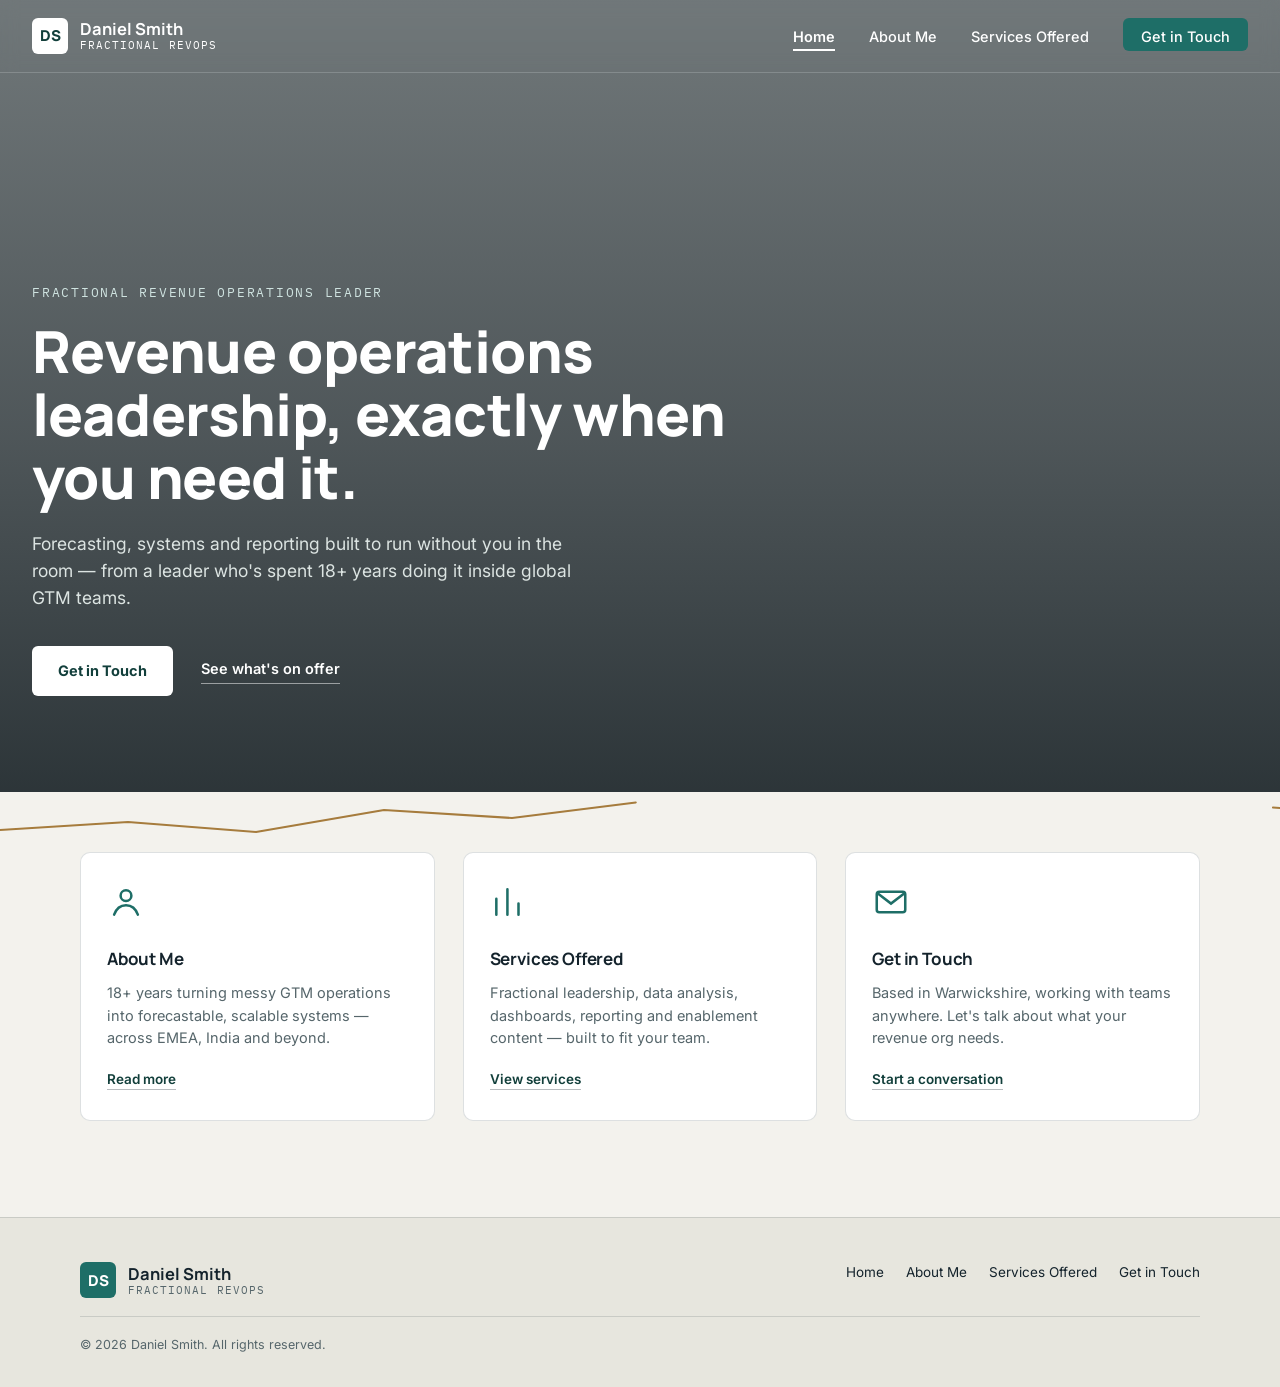
==== index.html @ b9bd2ad9 "Add files via upload" ====
<!DOCTYPE html>
<html lang="en">
<head>
<meta charset="UTF-8">
<meta name="viewport" content="width=device-width, initial-scale=1.0">
<title>Daniel Smith — Fractional RevOps Leader</title>
<meta name="description" content="Fractional Revenue Operations leadership, data analysis, reporting, dashboards and enablement content for growing GTM teams.">
<link rel="stylesheet" href="styles.css">
</head>
<body>

<header class="site-header on-hero">
  <div class="nav-row">
    <a href="index.html" class="brand">
      <span class="brand-mark">DS</span>
      <span class="brand-text">
        <span class="brand-name">Daniel Smith</span>
        <span class="brand-tag">Fractional RevOps</span>
      </span>
    </a>
    <button class="nav-toggle" aria-label="Toggle menu" aria-expanded="false">
      <svg width="18" height="14" viewBox="0 0 18 14" fill="none"><path d="M1 1H17M1 7H17M1 13H17" stroke="currentColor" stroke-width="1.6" stroke-linecap="round"/></svg>
    </button>
    <ul class="nav-links">
      <li><a href="index.html" aria-current="page">Home</a></li>
      <li><a href="about.html">About Me</a></li>
      <li><a href="services.html">Services Offered</a></li>
      <li><a href="contact.html" class="nav-cta">Get in Touch</a></li>
    </ul>
  </div>
</header>

<section class="hero">
  <div class="hero-inner">
    <span class="eyebrow">Fractional Revenue Operations Leader</span>
    <h1>Revenue operations leadership, exactly when you need it.</h1>
    <p class="lede">Forecasting, systems and reporting built to run without you in the room — from a leader who's spent 18+ years doing it inside global GTM teams.</p>
    <div class="hero-ctas">
      <a href="contact.html" class="btn-primary">Get in Touch</a>
      <a href="services.html" class="text-link">See what's on offer</a>
    </div>
  </div>
</section>

<svg class="sparkline-divider" viewBox="0 0 1200 52" preserveAspectRatio="none" aria-hidden="true">
  <path d="M0,38 L120,30 L240,40 L360,18 L480,26 L600,10 L720,22 L840,14 L960,24 L1080,8 L1200,16"/>
</svg>

<section class="teasers">
  <div class="teasers-grid">

    <a class="teaser-card" href="about.html">
      <svg class="teaser-icon" viewBox="0 0 24 24" fill="none"><circle cx="12" cy="8" r="3.4" stroke="currentColor" stroke-width="1.6"/><path d="M4.5 20c1.4-4 4-6 7.5-6s6.1 2 7.5 6" stroke="currentColor" stroke-width="1.6" stroke-linecap="round"/></svg>
      <h3>About Me</h3>
      <p>18+ years turning messy GTM operations into forecastable, scalable systems — across EMEA, India and beyond.</p>
      <span class="text-link">Read more</span>
    </a>

    <a class="teaser-card" href="services.html">
      <svg class="teaser-icon" viewBox="0 0 24 24" fill="none"><path d="M4 20V10M11 20V4M18 20v-7" stroke="currentColor" stroke-width="1.6" stroke-linecap="round"/></svg>
      <h3>Services Offered</h3>
      <p>Fractional leadership, data analysis, dashboards, reporting and enablement content — built to fit your team.</p>
      <span class="text-link">View services</span>
    </a>

    <a class="teaser-card" href="contact.html">
      <svg class="teaser-icon" viewBox="0 0 24 24" fill="none"><rect x="3" y="5.5" width="18" height="13" rx="1.6" stroke="currentColor" stroke-width="1.6"/><path d="M3.5 6.5L12 13l8.5-6.5" stroke="currentColor" stroke-width="1.6" stroke-linecap="round"/></svg>
      <h3>Get in Touch</h3>
      <p>Based in Warwickshire, working with teams anywhere. Let's talk about what your revenue org needs.</p>
      <span class="text-link">Start a conversation</span>
    </a>

  </div>
</section>

<footer class="site-footer">
  <div class="footer-row">
    <div class="brand">
      <span class="brand-mark" style="background:var(--teal);color:var(--white);">DS</span>
      <span class="brand-text">
        <span class="brand-name">Daniel Smith</span>
        <span class="brand-tag">Fractional RevOps</span>
      </span>
    </div>
    <ul class="footer-nav">
      <li><a href="index.html">Home</a></li>
      <li><a href="about.html">About Me</a></li>
      <li><a href="services.html">Services Offered</a></li>
      <li><a href="contact.html">Get in Touch</a></li>
    </ul>
  </div>
  <p class="footer-meta">© 2026 Daniel Smith. All rights reserved.</p>
</footer>

<script src="script.js"></script>
</body>
</html>
---- styles.css ----
/* ============================================================
   Daniel Smith — Fractional RevOps — Shared Styles
   ============================================================ */

@import url('https://fonts.googleapis.com/css2?family=Manrope:wght@500;700;800&family=Inter:wght@400;500;600&family=IBM+Plex+Mono:wght@500&display=swap');

:root{
  /* Color tokens */
  --ink:        #14232C;   /* primary text / near-black teal */
  --paper:      #F3F2ED;   /* warm, cool-leaning off-white */
  --paper-deep: #E7E6DE;   /* alternate section background */
  --teal:       #1E6E67;   /* primary accent */
  --teal-dark:  #123F3B;
  --brass:      #A67C3D;   /* secondary accent, used sparingly */
  --slate:      #56666B;   /* muted body text */
  --line:       rgba(20,35,44,0.14);
  --white:      #FFFFFF;

  /* Type */
  --font-display: 'Manrope', 'Segoe UI', sans-serif;
  --font-body:    'Inter', 'Segoe UI', sans-serif;
  --font-mono:    'IBM Plex Mono', 'Consolas', monospace;

  --container: 1120px;
}

*{ box-sizing:border-box; }
html{ scroll-behavior:smooth; }
body{
  margin:0;
  font-family:var(--font-body);
  color:var(--ink);
  background:var(--paper);
  line-height:1.55;
  -webkit-font-smoothing:antialiased;
}
h1,h2,h3{
  font-family:var(--font-display);
  margin:0;
  letter-spacing:-0.01em;
}
p{ margin:0; }
a{ color:inherit; text-decoration:none; }
img{ max-width:100%; display:block; }
.wrap{
  max-width:var(--container);
  margin:0 auto;
  padding:0 32px;
}
.eyebrow{
  font-family:var(--font-mono);
  font-size:12.5px;
  letter-spacing:0.14em;
  text-transform:uppercase;
}

:focus-visible{
  outline:2px solid var(--teal);
  outline-offset:3px;
}

/* ---------------- Header / Nav ---------------- */
.site-header{
  position:sticky;
  top:0;
  z-index:50;
  background:rgba(243,242,237,0.88);
  backdrop-filter:blur(8px);
  border-bottom:1px solid var(--line);
}
.site-header.on-hero{
  background:transparent;
  border-bottom:1px solid rgba(255,255,255,0.18);
}
.nav-row{
  display:flex;
  align-items:center;
  justify-content:space-between;
  padding:18px 32px;
}
.brand{
  display:flex;
  align-items:center;
  gap:12px;
}
.brand-mark{
  width:36px; height:36px;
  border-radius:6px;
  background:var(--teal);
  color:var(--white);
  font-family:var(--font-display);
  font-weight:800;
  font-size:15px;
  display:flex; align-items:center; justify-content:center;
  flex-shrink:0;
}
.on-hero .brand-mark{ background:var(--white); color:var(--teal-dark); }
.brand-text{ display:flex; flex-direction:column; line-height:1.15; }
.brand-name{ font-family:var(--font-display); font-weight:700; font-size:16.5px; }
.brand-tag{
  font-family:var(--font-mono);
  font-size:10.5px;
  letter-spacing:0.1em;
  color:var(--slate);
  text-transform:uppercase;
}
.on-hero .brand-name, .on-hero .brand-tag{ color:var(--white); }

.nav-links{
  display:flex;
  align-items:center;
  gap:34px;
  list-style:none;
  margin:0; padding:0;
}
.nav-links a{
  font-size:14.5px;
  font-weight:500;
  padding-bottom:6px;
  position:relative;
  color:var(--ink);
}
.on-hero .nav-links a{ color:var(--white); }
.nav-links a::after{
  content:"";
  position:absolute;
  left:0; right:100%;
  bottom:0;
  height:2px;
  background:var(--teal);
  transition:right .22s ease;
}
.on-hero .nav-links a::after{ background:var(--white); }
.nav-links a:hover::after,
.nav-links a[aria-current="page"]::after{ right:0; }
.nav-links a[aria-current="page"]{ font-weight:600; }

.nav-cta{
  background:var(--teal);
  color:var(--white) !important;
  padding:10px 18px;
  border-radius:6px;
  font-size:14px;
  font-weight:600;
  transition:background .18s ease;
}
.nav-cta:hover{ background:var(--teal-dark); }
.nav-cta::after{ display:none; }

.nav-toggle{ display:none; }

/* ---------------- Hero (home only) ---------------- */
.hero{
  position:relative;
  min-height:88vh;
  display:flex;
  align-items:flex-end;
  background-image:
    linear-gradient(180deg, rgba(18,31,38,0.58) 0%, rgba(15,26,32,0.72) 55%, rgba(12,22,27,0.86) 100%),
    url('https://images.unsplash.com/photo-1460925895917-afdab827c52f?auto=format&fit=crop&w=2000&q=80');
  background-size:cover;
  background-position:center;
  margin-top:-73px; /* sits behind transparent header */
  padding-top:73px;
  color:var(--white);
}
.hero-inner{
  padding:88px 32px 96px;
  max-width:760px;
}
.hero .eyebrow{ color:#CFE3E0; margin-bottom:18px; display:block; }
.hero h1{
  font-size:clamp(34px, 5.2vw, 58px);
  font-weight:800;
  line-height:1.08;
  margin-bottom:22px;
}
.hero p.lede{
  font-size:17.5px;
  color:#DCE4E2;
  max-width:540px;
  margin-bottom:34px;
}
.hero-ctas{ display:flex; align-items:center; gap:28px; flex-wrap:wrap; }
.btn-primary{
  background:var(--white);
  color:var(--teal-dark);
  font-weight:700;
  font-size:14.5px;
  padding:14px 26px;
  border-radius:6px;
  transition:transform .15s ease, box-shadow .15s ease;
}
.btn-primary:hover{ transform:translateY(-1px); box-shadow:0 8px 18px rgba(0,0,0,0.25); }
.text-link{
  font-size:14.5px;
  font-weight:600;
  border-bottom:1px solid rgba(255,255,255,0.5);
  padding-bottom:2px;
}
.text-link:hover{ border-color:var(--white); }

/* ---------------- Sparkline divider (signature element) --------- */
.sparkline-divider{
  display:block;
  width:100%;
  height:52px;
  background:var(--paper);
}
.sparkline-divider path{
  fill:none;
  stroke:var(--brass);
  stroke-width:2;
  stroke-linecap:round;
  stroke-linejoin:round;
  stroke-dasharray:600;
  stroke-dashoffset:600;
  animation:draw-line 1.4s ease-out .2s forwards;
}
@media (prefers-reduced-motion: reduce){
  .sparkline-divider path{ animation:none; stroke-dashoffset:0; }
}
@keyframes draw-line{ to{ stroke-dashoffset:0; } }

/* ---------------- Teaser strip (home) ---------------- */
.teasers{
  padding:8px 32px 96px;
}
.teasers-grid{
  display:grid;
  grid-template-columns:repeat(3, 1fr);
  gap:28px;
  max-width:var(--container);
  margin:0 auto;
}
.teaser-card{
  background:var(--white);
  border:1px solid var(--line);
  border-radius:10px;
  padding:30px 26px;
  transition:border-color .15s ease, transform .15s ease;
}
.teaser-card:hover{ border-color:var(--teal); transform:translateY(-2px); }
.teaser-icon{
  width:38px; height:38px;
  margin-bottom:18px;
  color:var(--teal);
}
.teaser-card h3{
  font-size:17px;
  font-weight:700;
  margin-bottom:10px;
}
.teaser-card p{
  font-size:14.5px;
  color:var(--slate);
  margin-bottom:16px;
}
.teaser-card .text-link{
  color:var(--teal-dark);
  border-color:rgba(20,35,44,0.3);
  font-size:13.5px;
}
.teaser-card .text-link:hover{ border-color:var(--teal-dark); }

/* ---------------- Generic sub-page header ---------------- */
.page-header{
  padding:76px 32px 56px;
  border-bottom:1px solid var(--line);
  background:var(--paper-deep);
}
.page-header .eyebrow{ color:var(--teal); margin-bottom:14px; display:block; }
.page-header h1{
  font-size:clamp(30px, 4.4vw, 44px);
  font-weight:800;
  margin-bottom:14px;
}
.page-header p{
  font-size:16.5px;
  color:var(--slate);
  max-width:560px;
}

.placeholder-block{
  max-width:var(--container);
  margin:0 auto;
  padding:72px 32px 110px;
}
.placeholder-card{
  border:1px dashed var(--line);
  border-radius:10px;
  padding:52px 32px;
  text-align:center;
  color:var(--slate);
  font-size:15px;
}
.placeholder-card strong{ color:var(--ink); display:block; margin-bottom:8px; font-family:var(--font-display); font-size:17px; }

/* ---------------- About: story layout ---------------- */
.about-story{
  max-width:var(--container);
  margin:0 auto;
  padding:80px 32px 20px;
  display:grid;
  grid-template-columns:260px 1fr;
  gap:52px;
  align-items:start;
}
.portrait-placeholder{
  aspect-ratio:1/1;
  border:1px dashed var(--line);
  border-radius:10px;
  display:flex;
  flex-direction:column;
  align-items:center;
  justify-content:center;
  gap:10px;
  color:var(--slate);
  font-size:13px;
  text-align:center;
  padding:20px;
}
.portrait-placeholder svg{ width:44px; height:44px; color:var(--slate); opacity:.7; }
.about-story h2{
  font-size:26px;
  font-weight:800;
  margin-bottom:18px;
}
.about-story p{
  font-size:16px;
  color:var(--ink);
  margin-bottom:16px;
  max-width:60ch;
}
.about-story p:last-child{ margin-bottom:0; }

/* ---------------- Stat / achievement grid ---------------- */
.section-label{
  max-width:var(--container);
  margin:0 auto;
  padding:64px 32px 0;
}
.section-label .eyebrow{ color:var(--brass); display:block; margin-bottom:10px; }
.section-label h2{ font-size:24px; font-weight:800; }

.stat-grid{
  max-width:var(--container);
  margin:0 auto;
  padding:28px 32px 8px;
  display:grid;
  grid-template-columns:repeat(4, 1fr);
  gap:20px;
}
.stat-card{
  border:1px dashed var(--line);
  border-radius:10px;
  padding:26px 20px;
  text-align:left;
}
.stat-card .stat-number{
  font-family:var(--font-mono);
  font-size:26px;
  font-weight:500;
  color:var(--teal);
  display:block;
  margin-bottom:8px;
}
.stat-card .stat-label{
  font-size:13.5px;
  color:var(--slate);
}

/* ---------------- Tag / skill pills ---------------- */
.tag-grid{
  max-width:var(--container);
  margin:0 auto;
  padding:24px 32px 8px;
  display:flex;
  flex-wrap:wrap;
  gap:10px;
}
.tag-pill{
  font-family:var(--font-mono);
  font-size:12.5px;
  letter-spacing:0.02em;
  background:var(--paper-deep);
  border:1px solid var(--line);
  color:var(--ink);
  padding:8px 14px;
  border-radius:20px;
}

/* ---------------- Personal note ---------------- */
.personal-note{
  max-width:var(--container);
  margin:0 auto;
  padding:48px 32px 96px;
}
.personal-note .placeholder-card{ text-align:left; }

@media (max-width: 760px){
  .about-story{ grid-template-columns:1fr; }
  .portrait-placeholder{ max-width:180px; }
  .stat-grid{ grid-template-columns:1fr 1fr; }
}

/* ---------------- Footer ---------------- */
.site-footer{
  border-top:1px solid var(--line);
  background:var(--paper-deep);
  padding:44px 32px 32px;
}
.footer-row{
  display:flex;
  justify-content:space-between;
  align-items:flex-start;
  gap:24px;
  max-width:var(--container);
  margin:0 auto;
  flex-wrap:wrap;
}
.footer-nav{
  display:flex;
  gap:22px;
  list-style:none;
  margin:0; padding:0;
  font-size:13.5px;
}
.footer-nav a:hover{ color:var(--teal-dark); text-decoration:underline; }
.footer-meta{
  font-size:12.5px;
  color:var(--slate);
  margin-top:18px;
  max-width:var(--container);
  margin-left:auto; margin-right:auto;
  padding-top:18px;
  border-top:1px solid var(--line);
}

/* ---------------- Responsive ---------------- */
@media (max-width: 860px){
  .teasers-grid{ grid-template-columns:1fr; }
  .nav-links{
    position:fixed;
    inset:73px 0 0 0;
    background:var(--paper);
    flex-direction:column;
    align-items:flex-start;
    padding:28px 32px;
    gap:22px;
    display:none;
    border-top:1px solid var(--line);
  }
  .nav-links.open{ display:flex; }
  .on-hero .nav-links.open a{ color:var(--ink); }
  .on-hero .nav-links.open{ background:var(--paper); }
  .nav-toggle{
    display:flex;
    align-items:center;
    justify-content:center;
    width:38px; height:38px;
    background:none;
    border:1px solid var(--line);
    border-radius:6px;
    cursor:pointer;
  }
  .on-hero .nav-toggle{ border-color:rgba(255,255,255,0.4); }
  .nav-toggle svg{ stroke:var(--ink); }
  .on-hero .nav-toggle svg{ stroke:var(--white); }
  .hero-inner{ padding:64px 24px 72px; }
  .footer-row{ flex-direction:column; }
}
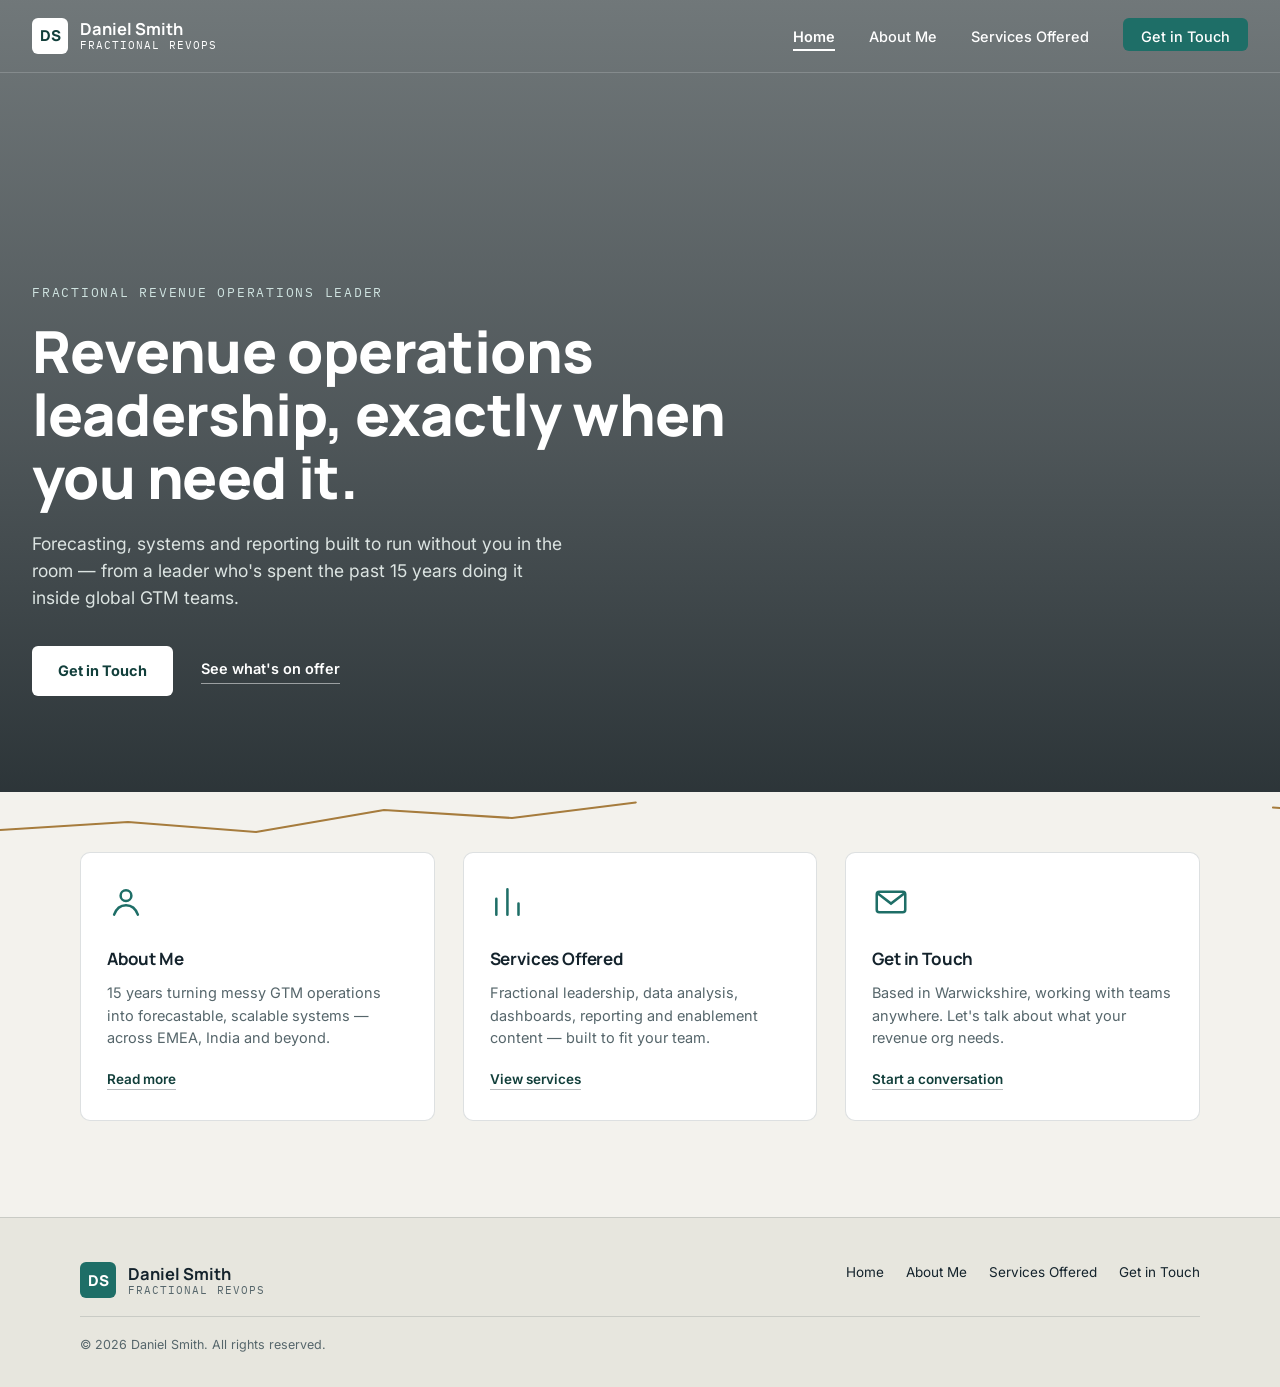
==== commit 5a4adec9: "Use 15 years in bio and homepage lede" ====
--- a/index.html
+++ b/index.html
@@ -34,7 +34,7 @@
   <div class="hero-inner">
     <span class="eyebrow">Fractional Revenue Operations Leader</span>
     <h1>Revenue operations leadership, exactly when you need it.</h1>
-    <p class="lede">Forecasting, systems and reporting built to run without you in the room — from a leader who's spent 18+ years doing it inside global GTM teams.</p>
+    <p class="lede">Forecasting, systems and reporting built to run without you in the room — from a leader who's spent the past 15 years doing it inside global GTM teams.</p>
     <div class="hero-ctas">
       <a href="contact.html" class="btn-primary">Get in Touch</a>
       <a href="services.html" class="text-link">See what's on offer</a>
@@ -52,7 +52,7 @@
     <a class="teaser-card" href="about.html">
       <svg class="teaser-icon" viewBox="0 0 24 24" fill="none"><circle cx="12" cy="8" r="3.4" stroke="currentColor" stroke-width="1.6"/><path d="M4.5 20c1.4-4 4-6 7.5-6s6.1 2 7.5 6" stroke="currentColor" stroke-width="1.6" stroke-linecap="round"/></svg>
       <h3>About Me</h3>
-      <p>18+ years turning messy GTM operations into forecastable, scalable systems — across EMEA, India and beyond.</p>
+      <p>15 years turning messy GTM operations into forecastable, scalable systems — across EMEA, India and beyond.</p>
       <span class="text-link">Read more</span>
     </a>
 
--- a/styles.css
+++ b/styles.css
@@ -1,134 +1,133 @@
 /* ============================================================
-   Daniel Smith — Fractional RevOps — Shared Styles
-   ============================================================ */
+Daniel Smith — Fractional RevOps — Shared Styles
+============================================================ */
 
 @import url('https://fonts.googleapis.com/css2?family=Manrope:wght@500;700;800&family=Inter:wght@400;500;600&family=IBM+Plex+Mono:wght@500&display=swap');
 
 :root{
-  /* Color tokens */
-  --ink:        #14232C;   /* primary text / near-black teal */
-  --paper:      #F3F2ED;   /* warm, cool-leaning off-white */
-  --paper-deep: #E7E6DE;   /* alternate section background */
-  --teal:       #1E6E67;   /* primary accent */
-  --teal-dark:  #123F3B;
-  --brass:      #A67C3D;   /* secondary accent, used sparingly */
-  --slate:      #56666B;   /* muted body text */
-  --line:       rgba(20,35,44,0.14);
-  --white:      #FFFFFF;
-
-  /* Type */
-  --font-display: 'Manrope', 'Segoe UI', sans-serif;
-  --font-body:    'Inter', 'Segoe UI', sans-serif;
-  --font-mono:    'IBM Plex Mono', 'Consolas', monospace;
-
-  --container: 1120px;
+/* Color tokens */
+--ink: #14232C; /* primary text / near-black teal */
+--paper: #F3F2ED; /* warm, cool-leaning off-white */
+--paper-deep: #E7E6DE; /* alternate section background */
+--teal: #1E6E67; /* primary accent */
+--teal-dark: #123F3B;
+--brass: #A67C3D; /* secondary accent, used sparingly */
+--slate: #56666B; /* muted body text */
+--line: rgba(20,35,44,0.14);
+--white: #FFFFFF;
+
+/* Type */
+--font-display: 'Manrope', 'Segoe UI', sans-serif;
+--font-body: 'Inter', 'Segoe UI', sans-serif;
+--font-mono: 'IBM Plex Mono', 'Consolas', monospace;
+
+--container: 1120px;
 }
 
 *{ box-sizing:border-box; }
 html{ scroll-behavior:smooth; }
 body{
-  margin:0;
-  font-family:var(--font-body);
-  color:var(--ink);
-  background:var(--paper);
-  line-height:1.55;
-  -webkit-font-smoothing:antialiased;
+margin:0;
+font-family:var(--font-body);
+color:var(--ink);
+background:var(--paper);
+line-height:1.55;
+-webkit-font-smoothing:antialiased;
 }
 h1,h2,h3{
-  font-family:var(--font-display);
-  margin:0;
-  letter-spacing:-0.01em;
+font-family:var(--font-display);
+margin:0;
+letter-spacing:-0.01em;
 }
 p{ margin:0; }
 a{ color:inherit; text-decoration:none; }
 img{ max-width:100%; display:block; }
 .wrap{
-  max-width:var(--container);
-  margin:0 auto;
-  padding:0 32px;
+max-width:var(--container);
+margin:0 auto;
+padding:0 32px;
 }
 .eyebrow{
-  font-family:var(--font-mono);
-  font-size:12.5px;
-  letter-spacing:0.14em;
-  text-transform:uppercase;
+font-family:var(--font-mono);
+font-size:12.5px;
+letter-spacing:0.14em;
+text-transform:uppercase;
 }
 
 :focus-visible{
-  outline:2px solid var(--teal);
-  outline-offset:3px;
+outline:2px solid var(--teal);
+outline-offset:3px;
 }
 
 /* ---------------- Header / Nav ---------------- */
 .site-header{
-  position:sticky;
-  top:0;
-  z-index:50;
-  background:rgba(243,242,237,0.88);
-  backdrop-filter:blur(8px);
-  border-bottom:1px solid var(--line);
+position:sticky;
+top:0;
+z-index:50;
+background:rgba(243,242,237,0.97);
+border-bottom:1px solid var(--line);
 }
 .site-header.on-hero{
-  background:transparent;
-  border-bottom:1px solid rgba(255,255,255,0.18);
+background:transparent;
+border-bottom:1px solid rgba(255,255,255,0.18);
 }
 .nav-row{
-  display:flex;
-  align-items:center;
-  justify-content:space-between;
-  padding:18px 32px;
+display:flex;
+align-items:center;
+justify-content:space-between;
+padding:18px 32px;
 }
 .brand{
-  display:flex;
-  align-items:center;
-  gap:12px;
+display:flex;
+align-items:center;
+gap:12px;
 }
 .brand-mark{
-  width:36px; height:36px;
-  border-radius:6px;
-  background:var(--teal);
-  color:var(--white);
-  font-family:var(--font-display);
-  font-weight:800;
-  font-size:15px;
-  display:flex; align-items:center; justify-content:center;
-  flex-shrink:0;
+width:36px; height:36px;
+border-radius:6px;
+background:var(--teal);
+color:var(--white);
+font-family:var(--font-display);
+font-weight:800;
+font-size:15px;
+display:flex; align-items:center; justify-content:center;
+flex-shrink:0;
 }
 .on-hero .brand-mark{ background:var(--white); color:var(--teal-dark); }
 .brand-text{ display:flex; flex-direction:column; line-height:1.15; }
 .brand-name{ font-family:var(--font-display); font-weight:700; font-size:16.5px; }
 .brand-tag{
-  font-family:var(--font-mono);
-  font-size:10.5px;
-  letter-spacing:0.1em;
-  color:var(--slate);
-  text-transform:uppercase;
+font-family:var(--font-mono);
+font-size:10.5px;
+letter-spacing:0.1em;
+color:var(--slate);
+text-transform:uppercase;
 }
 .on-hero .brand-name, .on-hero .brand-tag{ color:var(--white); }
 
 .nav-links{
-  display:flex;
-  align-items:center;
-  gap:34px;
-  list-style:none;
-  margin:0; padding:0;
+display:flex;
+align-items:center;
+gap:34px;
+list-style:none;
+margin:0; padding:0;
 }
 .nav-links a{
-  font-size:14.5px;
-  font-weight:500;
-  padding-bottom:6px;
-  position:relative;
-  color:var(--ink);
+font-size:14.5px;
+font-weight:500;
+padding-bottom:6px;
+position:relative;
+color:var(--ink);
 }
 .on-hero .nav-links a{ color:var(--white); }
 .nav-links a::after{
-  content:"";
-  position:absolute;
-  left:0; right:100%;
-  bottom:0;
-  height:2px;
-  background:var(--teal);
-  transition:right .22s ease;
+content:"";
+position:absolute;
+left:0; right:100%;
+bottom:0;
+height:2px;
+background:var(--teal);
+transition:right .22s ease;
 }
 .on-hero .nav-links a::after{ background:var(--white); }
 .nav-links a:hover::after,
@@ -136,13 +135,13 @@
 .nav-links a[aria-current="page"]{ font-weight:600; }
 
 .nav-cta{
-  background:var(--teal);
-  color:var(--white) !important;
-  padding:10px 18px;
-  border-radius:6px;
-  font-size:14px;
-  font-weight:600;
-  transition:background .18s ease;
+background:var(--teal);
+color:var(--white) !important;
+padding:10px 18px;
+border-radius:6px;
+font-size:14px;
+font-weight:600;
+transition:background .18s ease;
 }
 .nav-cta:hover{ background:var(--teal-dark); }
 .nav-cta::after{ display:none; }
@@ -151,322 +150,475 @@
 
 /* ---------------- Hero (home only) ---------------- */
 .hero{
-  position:relative;
-  min-height:88vh;
-  display:flex;
-  align-items:flex-end;
-  background-image:
-    linear-gradient(180deg, rgba(18,31,38,0.58) 0%, rgba(15,26,32,0.72) 55%, rgba(12,22,27,0.86) 100%),
-    url('https://images.unsplash.com/photo-1460925895917-afdab827c52f?auto=format&fit=crop&w=2000&q=80');
-  background-size:cover;
-  background-position:center;
-  margin-top:-73px; /* sits behind transparent header */
-  padding-top:73px;
-  color:var(--white);
+position:relative;
+min-height:88vh;
+display:flex;
+align-items:flex-end;
+background-image:
+linear-gradient(180deg, rgba(18,31,38,0.58) 0%, rgba(15,26,32,0.72) 55%, rgba(12,22,27,0.86) 100%),
+url('https://images.unsplash.com/photo-1460925895917-afdab827c52f?auto=format&fit=crop&w=2000&q=80');
+background-size:cover;
+background-position:center;
+margin-top:-73px; /* sits behind transparent header */
+padding-top:73px;
+color:var(--white);
 }
 .hero-inner{
-  padding:88px 32px 96px;
-  max-width:760px;
+padding:88px 32px 96px;
+max-width:760px;
 }
 .hero .eyebrow{ color:#CFE3E0; margin-bottom:18px; display:block; }
 .hero h1{
-  font-size:clamp(34px, 5.2vw, 58px);
-  font-weight:800;
-  line-height:1.08;
-  margin-bottom:22px;
+font-size:clamp(34px, 5.2vw, 58px);
+font-weight:800;
+line-height:1.08;
+margin-bottom:22px;
 }
 .hero p.lede{
-  font-size:17.5px;
-  color:#DCE4E2;
-  max-width:540px;
-  margin-bottom:34px;
+font-size:17.5px;
+color:#DCE4E2;
+max-width:540px;
+margin-bottom:34px;
 }
 .hero-ctas{ display:flex; align-items:center; gap:28px; flex-wrap:wrap; }
 .btn-primary{
-  background:var(--white);
-  color:var(--teal-dark);
-  font-weight:700;
-  font-size:14.5px;
-  padding:14px 26px;
-  border-radius:6px;
-  transition:transform .15s ease, box-shadow .15s ease;
+background:var(--white);
+color:var(--teal-dark);
+font-weight:700;
+font-size:14.5px;
+padding:14px 26px;
+border-radius:6px;
+transition:transform .15s ease, box-shadow .15s ease;
 }
 .btn-primary:hover{ transform:translateY(-1px); box-shadow:0 8px 18px rgba(0,0,0,0.25); }
 .text-link{
-  font-size:14.5px;
-  font-weight:600;
-  border-bottom:1px solid rgba(255,255,255,0.5);
-  padding-bottom:2px;
+font-size:14.5px;
+font-weight:600;
+border-bottom:1px solid rgba(255,255,255,0.5);
+padding-bottom:2px;
 }
 .text-link:hover{ border-color:var(--white); }
 
 /* ---------------- Sparkline divider (signature element) --------- */
 .sparkline-divider{
-  display:block;
-  width:100%;
-  height:52px;
-  background:var(--paper);
+display:block;
+width:100%;
+height:52px;
+background:var(--paper);
 }
 .sparkline-divider path{
-  fill:none;
-  stroke:var(--brass);
-  stroke-width:2;
-  stroke-linecap:round;
-  stroke-linejoin:round;
-  stroke-dasharray:600;
-  stroke-dashoffset:600;
-  animation:draw-line 1.4s ease-out .2s forwards;
+fill:none;
+stroke:var(--brass);
+stroke-width:2;
+stroke-linecap:round;
+stroke-linejoin:round;
+stroke-dasharray:600;
+stroke-dashoffset:600;
+animation:draw-line 1.4s ease-out .2s forwards;
 }
 @media (prefers-reduced-motion: reduce){
-  .sparkline-divider path{ animation:none; stroke-dashoffset:0; }
+.sparkline-divider path{ animation:none; stroke-dashoffset:0; }
 }
 @keyframes draw-line{ to{ stroke-dashoffset:0; } }
 
 /* ---------------- Teaser strip (home) ---------------- */
 .teasers{
-  padding:8px 32px 96px;
+padding:8px 32px 96px;
 }
 .teasers-grid{
-  display:grid;
-  grid-template-columns:repeat(3, 1fr);
-  gap:28px;
-  max-width:var(--container);
-  margin:0 auto;
+display:grid;
+grid-template-columns:repeat(3, 1fr);
+gap:28px;
+max-width:var(--container);
+margin:0 auto;
 }
 .teaser-card{
-  background:var(--white);
-  border:1px solid var(--line);
-  border-radius:10px;
-  padding:30px 26px;
-  transition:border-color .15s ease, transform .15s ease;
+background:var(--white);
+border:1px solid var(--line);
+border-radius:10px;
+padding:30px 26px;
+transition:border-color .15s ease, transform .15s ease;
 }
 .teaser-card:hover{ border-color:var(--teal); transform:translateY(-2px); }
 .teaser-icon{
-  width:38px; height:38px;
-  margin-bottom:18px;
-  color:var(--teal);
+width:38px; height:38px;
+margin-bottom:18px;
+color:var(--teal);
 }
 .teaser-card h3{
-  font-size:17px;
-  font-weight:700;
-  margin-bottom:10px;
+font-size:17px;
+font-weight:700;
+margin-bottom:10px;
 }
 .teaser-card p{
-  font-size:14.5px;
-  color:var(--slate);
-  margin-bottom:16px;
+font-size:14.5px;
+color:var(--slate);
+margin-bottom:16px;
 }
 .teaser-card .text-link{
-  color:var(--teal-dark);
-  border-color:rgba(20,35,44,0.3);
-  font-size:13.5px;
+color:var(--teal-dark);
+border-color:rgba(20,35,44,0.3);
+font-size:13.5px;
 }
 .teaser-card .text-link:hover{ border-color:var(--teal-dark); }
 
 /* ---------------- Generic sub-page header ---------------- */
 .page-header{
-  padding:76px 32px 56px;
-  border-bottom:1px solid var(--line);
-  background:var(--paper-deep);
+padding:76px 32px 56px;
+border-bottom:1px solid var(--line);
+background:var(--paper-deep);
 }
 .page-header .eyebrow{ color:var(--teal); margin-bottom:14px; display:block; }
 .page-header h1{
-  font-size:clamp(30px, 4.4vw, 44px);
-  font-weight:800;
-  margin-bottom:14px;
+font-size:clamp(30px, 4.4vw, 44px);
+font-weight:800;
+margin-bottom:14px;
 }
 .page-header p{
-  font-size:16.5px;
-  color:var(--slate);
-  max-width:560px;
+font-size:16.5px;
+color:var(--slate);
+max-width:560px;
 }
 
 .placeholder-block{
-  max-width:var(--container);
-  margin:0 auto;
-  padding:72px 32px 110px;
+max-width:var(--container);
+margin:0 auto;
+padding:72px 32px 110px;
 }
 .placeholder-card{
-  border:1px dashed var(--line);
-  border-radius:10px;
-  padding:52px 32px;
-  text-align:center;
-  color:var(--slate);
-  font-size:15px;
+border:1px dashed var(--line);
+border-radius:10px;
+padding:52px 32px;
+text-align:center;
+color:var(--slate);
+font-size:15px;
 }
 .placeholder-card strong{ color:var(--ink); display:block; margin-bottom:8px; font-family:var(--font-display); font-size:17px; }
+
+/* ---------------- Services: list + closing ---------------- */
+.svc-list{
+max-width:var(--container);
+margin:0 auto;
+padding:26px 32px 10px;
+display:grid;
+grid-template-columns:1fr 1fr;
+gap:26px 40px;
+align-items:start;
+}
+.svc-item{ border-left:2px solid var(--teal); padding-left:18px; }
+.svc-item h3{ font-size:16.5px; font-weight:700; margin:0 0 6px; color:var(--ink); }
+.svc-item p{ margin:0; font-size:14.5px; line-height:1.65; color:var(--slate); }
+.svc-closing{ max-width:var(--container); margin:0 auto; padding:64px 32px 100px; }
+.closing-card{ border:1px solid var(--line); border-radius:12px; background:var(--white); padding:40px; }
+.closing-card .eyebrow{ color:var(--brass); display:block; margin-bottom:12px; }
+.closing-card h2{ font-size:24px; font-weight:800; max-width:30ch; }
+.proof-list{ list-style:none; margin:26px 0 0; padding:0; display:grid; gap:14px; }
+.proof-list li{ font-size:15px; line-height:1.65; color:var(--slate); border-left:2px solid var(--brass); padding-left:16px; }
+.proof-list strong{ color:var(--ink); }
+.pull-quote{ font-family:var(--font-display); font-size:19px; font-weight:700; color:var(--teal); margin:30px 0 26px; }
 
 /* ---------------- About: story layout ---------------- */
 .about-story{
-  max-width:var(--container);
-  margin:0 auto;
-  padding:80px 32px 20px;
-  display:grid;
-  grid-template-columns:260px 1fr;
-  gap:52px;
-  align-items:start;
-}
-.portrait-placeholder{
-  aspect-ratio:1/1;
-  border:1px dashed var(--line);
-  border-radius:10px;
-  display:flex;
-  flex-direction:column;
-  align-items:center;
-  justify-content:center;
-  gap:10px;
-  color:var(--slate);
-  font-size:13px;
-  text-align:center;
-  padding:20px;
-}
-.portrait-placeholder svg{ width:44px; height:44px; color:var(--slate); opacity:.7; }
+max-width:var(--container);
+margin:0 auto;
+padding:80px 32px 20px;
+display:grid;
+grid-template-columns:260px 1fr;
+gap:52px;
+align-items:start;
+}
+.portrait{
+border-radius:12px;
+overflow:hidden;
+box-shadow:0 2px 16px rgba(20,35,44,.10);
+line-height:0;
+}
+.portrait img{
+width:100%;
+height:auto;
+display:block;
+aspect-ratio:3/4;
+object-fit:cover;
+}
 .about-story h2{
-  font-size:26px;
-  font-weight:800;
-  margin-bottom:18px;
+font-size:26px;
+font-weight:800;
+margin-bottom:18px;
 }
 .about-story p{
-  font-size:16px;
-  color:var(--ink);
-  margin-bottom:16px;
-  max-width:60ch;
+font-size:16px;
+color:var(--ink);
+margin-bottom:16px;
+max-width:60ch;
 }
 .about-story p:last-child{ margin-bottom:0; }
 
 /* ---------------- Stat / achievement grid ---------------- */
 .section-label{
-  max-width:var(--container);
-  margin:0 auto;
-  padding:64px 32px 0;
+max-width:var(--container);
+margin:0 auto;
+padding:64px 32px 0;
 }
 .section-label .eyebrow{ color:var(--brass); display:block; margin-bottom:10px; }
 .section-label h2{ font-size:24px; font-weight:800; }
 
 .stat-grid{
-  max-width:var(--container);
-  margin:0 auto;
-  padding:28px 32px 8px;
-  display:grid;
-  grid-template-columns:repeat(4, 1fr);
-  gap:20px;
+max-width:var(--container);
+margin:0 auto;
+padding:28px 32px 8px;
+display:grid;
+grid-template-columns:repeat(2, 1fr);
+gap:20px;
 }
 .stat-card{
-  border:1px dashed var(--line);
-  border-radius:10px;
-  padding:26px 20px;
-  text-align:left;
+border:1px solid var(--line);
+border-radius:10px;
+padding:26px 22px;
+text-align:left;
+background:var(--white,#fff);
+}
+.stat-card .stat-icon{
+display:inline-flex;
+align-items:center;
+justify-content:center;
+width:42px;
+height:42px;
+border-radius:9px;
+background:rgba(30,110,103,.09);
+color:var(--teal);
+margin-bottom:14px;
+}
+.stat-card .stat-icon svg{
+width:22px;
+height:22px;
+display:block;
 }
 .stat-card .stat-number{
-  font-family:var(--font-mono);
-  font-size:26px;
-  font-weight:500;
-  color:var(--teal);
-  display:block;
-  margin-bottom:8px;
+font-family:var(--font-mono);
+font-size:26px;
+font-weight:500;
+color:var(--teal);
+display:block;
+margin-bottom:8px;
 }
 .stat-card .stat-label{
-  font-size:13.5px;
-  color:var(--slate);
+display:block;
+margin:0;
+font-size:14.5px;
+line-height:1.6;
+color:var(--slate);
 }
 
 /* ---------------- Tag / skill pills ---------------- */
 .tag-grid{
-  max-width:var(--container);
-  margin:0 auto;
-  padding:24px 32px 8px;
-  display:flex;
-  flex-wrap:wrap;
-  gap:10px;
+max-width:var(--container);
+margin:0 auto;
+padding:24px 32px 8px;
+display:flex;
+flex-wrap:wrap;
+gap:10px;
 }
 .tag-pill{
-  font-family:var(--font-mono);
-  font-size:12.5px;
-  letter-spacing:0.02em;
-  background:var(--paper-deep);
-  border:1px solid var(--line);
-  color:var(--ink);
-  padding:8px 14px;
-  border-radius:20px;
+font-family:var(--font-mono);
+font-size:12.5px;
+letter-spacing:0.02em;
+background:var(--paper-deep);
+border:1px solid var(--line);
+color:var(--ink);
+padding:8px 14px;
+border-radius:20px;
 }
 
 /* ---------------- Personal note ---------------- */
 .personal-note{
-  max-width:var(--container);
-  margin:0 auto;
-  padding:48px 32px 96px;
+max-width:var(--container);
+margin:0 auto;
+padding:48px 32px 96px;
 }
 .personal-note .placeholder-card{ text-align:left; }
+.personal-note .note-card{
+border:1px solid var(--line);
+border-radius:12px;
+background:var(--white);
+padding:32px;
+display:grid;
+grid-template-columns:1fr 1.15fr;
+gap:36px;
+align-items:center;
+}
+.note-text .eyebrow{ display:block; margin-bottom:12px; }
+.note-text p{ margin:0; font-size:16px; line-height:1.7; color:var(--slate); }
+.note-photos{ display:grid; grid-template-columns:1fr 1fr; gap:14px; }
+.note-photos figure{ margin:0; border-radius:10px; overflow:hidden; line-height:0; box-shadow:0 2px 12px rgba(20,35,44,.08); }
+.note-photos img{ width:100%; height:auto; aspect-ratio:3/2; object-fit:cover; display:block; }
 
 @media (max-width: 760px){
-  .about-story{ grid-template-columns:1fr; }
-  .portrait-placeholder{ max-width:180px; }
-  .stat-grid{ grid-template-columns:1fr 1fr; }
+.about-story{ grid-template-columns:1fr; }
+.portrait{ max-width:200px; }
+.stat-grid{ grid-template-columns:1fr; }
+.svc-list{ grid-template-columns:1fr; }
+.closing-card{ padding:26px; }
+.personal-note .note-card{ grid-template-columns:1fr; padding:24px; gap:24px; }
 }
 
 /* ---------------- Footer ---------------- */
 .site-footer{
-  border-top:1px solid var(--line);
-  background:var(--paper-deep);
-  padding:44px 32px 32px;
+border-top:1px solid var(--line);
+background:var(--paper-deep);
+padding:44px 32px 32px;
 }
 .footer-row{
-  display:flex;
-  justify-content:space-between;
-  align-items:flex-start;
-  gap:24px;
-  max-width:var(--container);
-  margin:0 auto;
-  flex-wrap:wrap;
+display:flex;
+justify-content:space-between;
+align-items:flex-start;
+gap:24px;
+max-width:var(--container);
+margin:0 auto;
+flex-wrap:wrap;
 }
 .footer-nav{
-  display:flex;
-  gap:22px;
-  list-style:none;
-  margin:0; padding:0;
-  font-size:13.5px;
+display:flex;
+gap:22px;
+list-style:none;
+margin:0; padding:0;
+font-size:13.5px;
 }
 .footer-nav a:hover{ color:var(--teal-dark); text-decoration:underline; }
 .footer-meta{
-  font-size:12.5px;
-  color:var(--slate);
-  margin-top:18px;
-  max-width:var(--container);
-  margin-left:auto; margin-right:auto;
-  padding-top:18px;
-  border-top:1px solid var(--line);
+font-size:12.5px;
+color:var(--slate);
+margin-top:18px;
+max-width:var(--container);
+margin-left:auto; margin-right:auto;
+padding-top:18px;
+border-top:1px solid var(--line);
 }
 
 /* ---------------- Responsive ---------------- */
 @media (max-width: 860px){
-  .teasers-grid{ grid-template-columns:1fr; }
-  .nav-links{
-    position:fixed;
-    inset:73px 0 0 0;
-    background:var(--paper);
-    flex-direction:column;
-    align-items:flex-start;
-    padding:28px 32px;
-    gap:22px;
-    display:none;
-    border-top:1px solid var(--line);
-  }
-  .nav-links.open{ display:flex; }
-  .on-hero .nav-links.open a{ color:var(--ink); }
-  .on-hero .nav-links.open{ background:var(--paper); }
-  .nav-toggle{
-    display:flex;
-    align-items:center;
-    justify-content:center;
-    width:38px; height:38px;
-    background:none;
-    border:1px solid var(--line);
-    border-radius:6px;
-    cursor:pointer;
-  }
-  .on-hero .nav-toggle{ border-color:rgba(255,255,255,0.4); }
-  .nav-toggle svg{ stroke:var(--ink); }
-  .on-hero .nav-toggle svg{ stroke:var(--white); }
-  .hero-inner{ padding:64px 24px 72px; }
-  .footer-row{ flex-direction:column; }
-}
+.teasers-grid{ grid-template-columns:1fr; }
+.nav-links{
+position:fixed;
+inset:73px 0 0 0;
+z-index:60;
+background:var(--paper);
+background-color:#F3F2ED;
+opacity:1;
+backdrop-filter:none;
+-webkit-backdrop-filter:none;
+flex-direction:column;
+align-items:flex-start;
+padding:28px 32px;
+gap:22px;
+display:none;
+border-top:1px solid var(--line);
+}
+.nav-links.open{ display:flex; }
+.on-hero .nav-links.open a{ color:var(--ink); }
+.on-hero .nav-links.open{ background:#F3F2ED; background-color:#F3F2ED; opacity:1; }
+.nav-toggle{
+display:flex;
+align-items:center;
+justify-content:center;
+width:38px; height:38px;
+background:none;
+border:1px solid var(--line);
+border-radius:6px;
+cursor:pointer;
+}
+.on-hero .nav-toggle{ border-color:rgba(255,255,255,0.4); }
+.nav-toggle svg{ stroke:var(--ink); }
+.on-hero .nav-toggle svg{ stroke:var(--white); }
+.hero-inner{ padding:64px 24px 72px; }
+.footer-row{ flex-direction:column; }
+}
+
+/* ---------------- Contact form (Get in Touch) ---------------- */
+.contact-form-section{
+max-width:var(--container);
+margin:0 auto;
+padding:72px 32px 110px;
+}
+.contact-wrap{
+max-width:640px;
+margin:0 auto;
+padding:0;
+}
+.contact-form{
+background:var(--white);
+border:1px solid var(--line);
+border-radius:10px;
+padding:40px 36px;
+}
+.form-row{
+display:flex;
+gap:20px;
+}
+.form-row .form-field{ flex:1; }
+.form-field{ margin-bottom:20px; }
+.form-field label{
+display:block;
+font-family:var(--font-mono);
+font-size:12px;
+letter-spacing:0.06em;
+text-transform:uppercase;
+color:var(--slate);
+margin-bottom:8px;
+}
+.form-field input,
+.form-field textarea{
+width:100%;
+padding:12px 14px;
+border:1px solid var(--line);
+border-radius:6px;
+font-family:var(--font-body);
+font-size:15px;
+color:var(--ink);
+background:var(--paper);
+transition:border-color .15s ease, box-shadow .15s ease;
+}
+.form-field textarea{ resize:vertical; min-height:130px; }
+.form-field input:focus,
+.form-field textarea:focus{
+outline:none;
+border-color:var(--teal);
+box-shadow:0 0 0 3px rgba(30,110,103,0.14);
+background:var(--white);
+}
+.btn-submit{
+border:none;
+cursor:pointer;
+width:100%;
+text-align:center;
+font-size:14.5px;
+background:var(--teal);
+color:var(--white);
+transition:background .18s ease, transform .15s ease, box-shadow .15s ease;
+}
+.btn-submit:hover{
+background:var(--teal-dark);
+transform:translateY(-1px);
+box-shadow:0 8px 18px rgba(20,35,44,0.16);
+}
+.form-note{
+font-size:12.5px;
+color:var(--slate);
+text-align:center;
+margin-top:14px;
+}
+.form-status{
+display:none;
+margin-top:16px;
+padding:12px 14px;
+border-radius:6px;
+font-size:13.5px;
+text-align:center;
+}
+.form-status.success{ display:block; background:rgba(30,110,103,0.12); color:var(--teal-dark); }
+.form-status.error{ display:block; background:rgba(178,42,42,0.1); color:#8a2323; }
+.botcheck{ position:absolute; left:-9999px; width:1px; height:1px; overflow:hidden; }
+
+@media (max-width:600px){
+.form-row{ flex-direction:column; gap:0; }
+.contact-form{ padding:32px 22px; }
+}
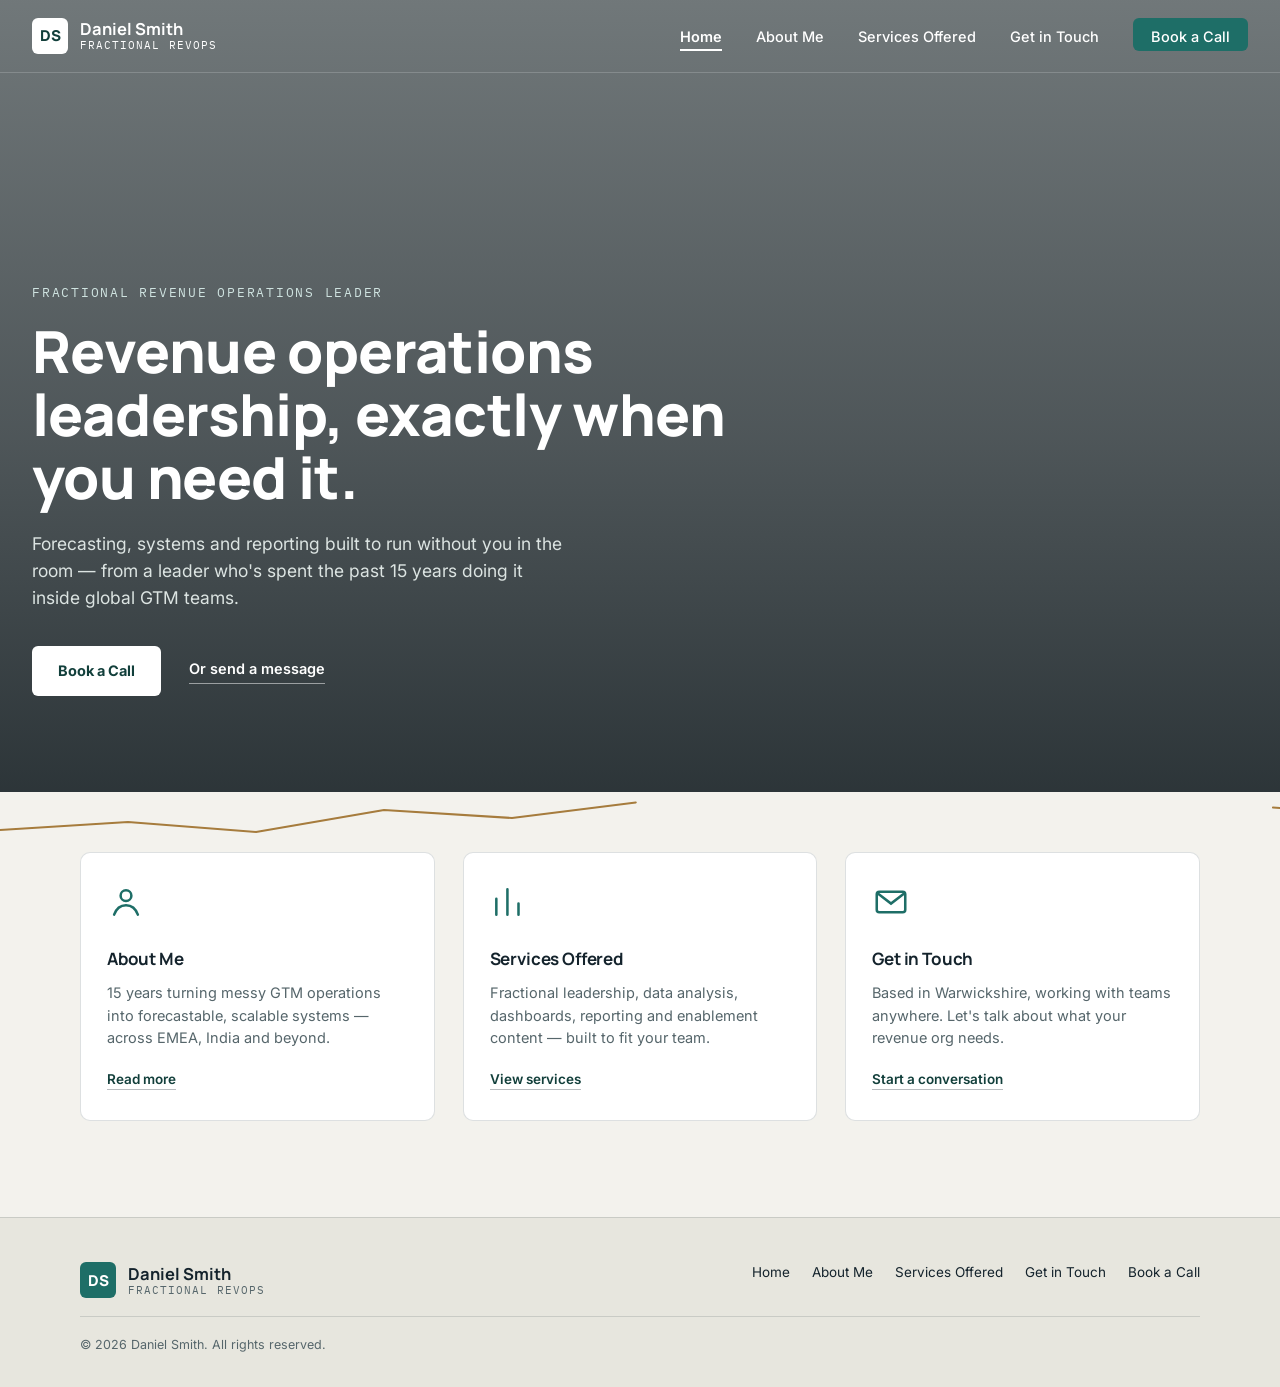
==== commit 3ee49794: "Add Book a Call to homepage nav, hero and footer" ====
--- a/index.html
+++ b/index.html
@@ -25,7 +25,8 @@
       <li><a href="index.html" aria-current="page">Home</a></li>
       <li><a href="about.html">About Me</a></li>
       <li><a href="services.html">Services Offered</a></li>
-      <li><a href="contact.html" class="nav-cta">Get in Touch</a></li>
+      <li><a href="contact.html">Get in Touch</a></li>
+      <li><a href="book.html" class="nav-cta">Book a Call</a></li>
     </ul>
   </div>
 </header>
@@ -36,8 +37,8 @@
     <h1>Revenue operations leadership, exactly when you need it.</h1>
     <p class="lede">Forecasting, systems and reporting built to run without you in the room — from a leader who's spent the past 15 years doing it inside global GTM teams.</p>
     <div class="hero-ctas">
-      <a href="contact.html" class="btn-primary">Get in Touch</a>
-      <a href="services.html" class="text-link">See what's on offer</a>
+      <a href="book.html" class="btn-primary">Book a Call</a>
+      <a href="contact.html" class="text-link">Or send a message</a>
     </div>
   </div>
 </section>
@@ -87,6 +88,7 @@
       <li><a href="about.html">About Me</a></li>
       <li><a href="services.html">Services Offered</a></li>
       <li><a href="contact.html">Get in Touch</a></li>
+      <li><a href="book.html">Book a Call</a></li>
     </ul>
   </div>
   <p class="footer-meta">© 2026 Daniel Smith. All rights reserved.</p>
